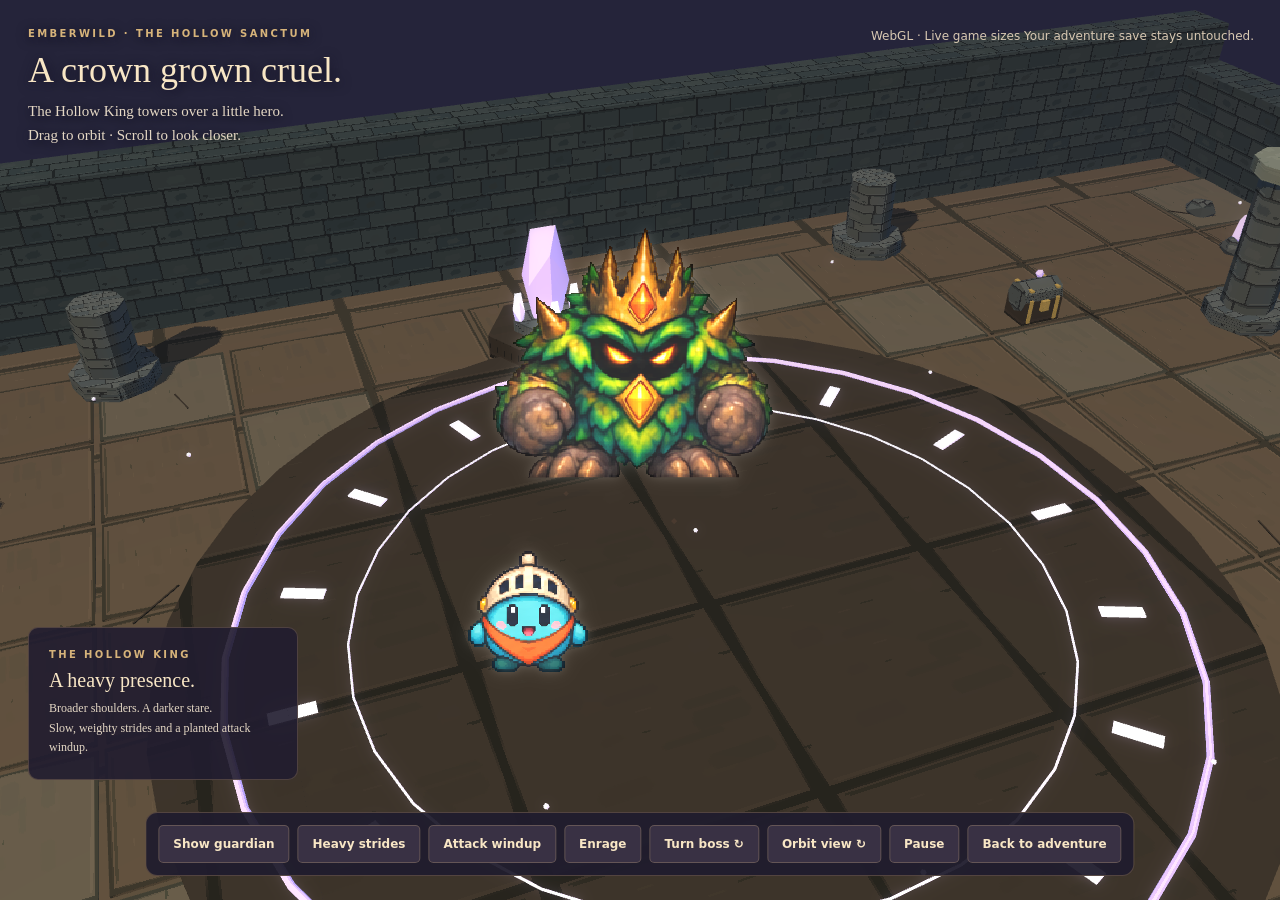
==== boss-studio.html @ 365d56f6 "Package Emberwild for GitHub Pages testing" ====
<!doctype html>
<html lang="en"><meta charset="utf-8"><meta name="viewport" content="width=device-width,initial-scale=1">
<title>Emberwild · The Hollow King</title>
<style>
*{box-sizing:border-box}body{margin:0;background:#25243a;color:#f8e6c5;font:15px Georgia,serif}canvas{display:block;width:100vw;height:100vh;touch-action:none}header{position:absolute;left:28px;top:24px;pointer-events:none;text-shadow:0 2px 12px #151326}small{font:700 10px system-ui;letter-spacing:.24em;color:#d6b37a}h1{font-weight:normal;font-size:36px;margin:8px 0}p{margin:5px 0;line-height:1.6;color:#e4d7c4}.status{position:absolute;right:26px;top:26px;text-align:right;font:12px system-ui;line-height:1.7;color:#d8c8b2}.caption{position:absolute;left:28px;bottom:120px;max-width:270px;background:#211d30e8;border:1px solid #a4866555;padding:17px 20px;border-radius:10px}.caption strong{font-size:20px;font-weight:normal;display:block;margin:7px 0}.caption p{font-size:12px}nav{position:absolute;bottom:24px;left:50%;transform:translateX(-50%);display:flex;gap:8px;padding:12px;justify-content:center;flex-wrap:wrap;width:max-content;max-width:95vw;background:#201d2ef2;border:1px solid #b7946655;border-radius:12px}button,a{font:600 12px system-ui;padding:11px 14px;border-radius:5px;border:1px solid #a58c7266;color:#f8e6c5;background:#393144;text-decoration:none;cursor:pointer}button:hover,a:hover{background:#514053}button[aria-pressed=true]{color:#2d2333;background:#e9bd76}button:focus-visible,a:focus-visible{outline:3px solid #efcc89;outline-offset:2px}@media(max-width:700px){header{left:16px;top:16px}h1{font-size:27px}header p{font-size:12px;max-width:250px}.status{top:125px;right:16px;max-width:160px}.caption{left:16px;bottom:180px;max-width:215px;padding:11px 15px}nav{bottom:12px;width:95vw}button,a{font-size:11px;padding:9px}}
</style>
<canvas id="stage" aria-label="Rotatable boss scale and animation preview"></canvas>
<header><small>EMBERWILD · THE HOLLOW SANCTUM</small><h1>A crown grown cruel.</h1><p>The Hollow King towers over a little hero.<br>Drag to orbit · Scroll to look closer.</p></header>
<div class="status" id="status" role="status">Opening the sanctum…</div>
<aside class="caption"><small id="state">THE HOLLOW KING</small><strong id="pose">A heavy presence.</strong><p>Broader shoulders. A darker stare.<br>Slow, weighty strides and a planted attack windup.</p></aside>
<nav aria-label="Boss preview controls"><button id="kind">Show guardian</button><button id="stride" aria-pressed="false">Heavy strides</button><button id="charge">Attack windup</button><button id="rage" aria-pressed="false">Enrage</button><button id="turn">Turn boss ↻</button><button id="orbit">Orbit view ↻</button><button id="pause" aria-pressed="false">Pause</button><a href="./">Back to adventure</a></nav>
<script src="./babylon.js"></script><script type="module">
import {enableRightDragOrbit} from './camera-controls.js';
import {createRenderer} from './renderer.js';
import {createSpriteLibrary} from './sprites.js';
import {createWorld} from './world.js';
import {createWorldLighting,setWorldLighting} from './lighting.js';
import {applyCelShading} from './cel.js';
import {enemyProfile} from './enemy-profile.js';
import {createBossPresence} from './boss-presence.js';
const B=BABYLON,V=B.Vector3,$=s=>document.querySelector(s),canvas=$('#stage');
let engine,scene,camera,world,sprites,hero,enemy,shadow,sun,time=0,paused=false,moving=false,enraged=false,windup=0,direction=0,kind='boss';
const facing=new V(0,0,-1),heroFacing=new V(0,0,-1);
function footShadow(parent,radius){
 const mesh=B.MeshBuilder.CreateDisc('actor foot shadow',{radius,tessellation:32,sideOrientation:B.Mesh.DOUBLESIDE},scene);
 const material=new B.StandardMaterial('grounding ink',scene);material.disableLighting=true;material.emissiveColor=B.Color3.FromHexString('#151329');material.alpha=.4;material.backFaceCulling=false;
 mesh.parent=parent;mesh.rotation.x=Math.PI/2;mesh.position.y=.025;mesh.material=material;mesh.isPickable=false;mesh.onDisposeObservable.add(()=>material.dispose());return mesh;
}
function showEnemy(){
 enemy?.root.dispose();const profile=enemyProfile(kind),root=new B.TransformNode('boss study actor',scene);root.position.set(0,0,22);
 const mesh=sprites.createCreature(kind,root,profile.spriteHeight),halo=footShadow(root,profile.shadowRadius);
 enemy={root,mesh,halo,presence:createBossPresence(B,scene,root,{kind,radius:profile.shadowRadius})};
 windup=0;$('#kind').textContent=kind==='boss'?'Show guardian':'Show Hollow King';$('#state').textContent=kind==='boss'?'THE HOLLOW KING':'MOSS GUARDIAN';$('#pose').textContent='A heavy presence.';
 camera.target.set(-.3,1.8,20.8);camera.radius=23;camera.beta=.94;
}
try{
 const renderer=await createRenderer(B,canvas,{gpuAvailable:!!navigator.gpu,location});
 if(renderer){
  engine=renderer.engine;engine.setHardwareScalingLevel(Math.max(1,devicePixelRatio/1.4));scene=new B.Scene(engine);scene.fogMode=B.Scene.FOGMODE_EXP2;
  ({sun,shadow}=createWorldLighting(B,scene));setWorldLighting(B,scene,sun,'dungeon');sun.position.set(-36,40,-5.2);
  camera=new B.ArcRotateCamera('sanctum camera',-Math.PI/2-.36,.94,23,new V(-.3,1.8,20.8),scene);camera.minZ=.2;camera.maxZ=180;camera.fov=.72;camera.lowerRadiusLimit=14;camera.upperRadiusLimit=40;camera.lowerBetaLimit=.4;camera.upperBetaLimit=1.15;camera.wheelDeltaPercentage=.02;camera.panningSensibility=0;camera.attachControl(canvas,true);enableRightDragOrbit(camera);camera.inputs.removeByType('ArcRotateCameraKeyboardMoveInput');
  scene.imageProcessingConfiguration.contrast=1.05;scene.imageProcessingConfiguration.exposure=1.03;const glow=new B.GlowLayer('sanctum glow',scene,{blurKernelSize:24});glow.intensity=.25;
  world=createWorld(B,scene,{zone:'dungeon',spriteVillagers:true});for(const mesh of world.shadowCasters)shadow.addShadowCaster(mesh);applyCelShading(B,scene);
  sprites=await createSpriteLibrary(B,scene);const heroRoot=new B.TransformNode('hero comparison',scene);heroRoot.position.set(-3.4,0,18);hero={root:heroRoot,mesh:sprites.createHero('knight',heroRoot,2.35),halo:footShadow(heroRoot,.64)};showEnemy();
  $('#status').textContent=renderer.backend+' · Live game sizes\nYour adventure save stays untouched.';
  $('#kind').onclick=()=>{kind=kind==='boss'?'golem':'boss';showEnemy();};
  $('#stride').onclick=e=>{moving=!moving;e.target.setAttribute('aria-pressed',String(moving));e.target.textContent=moving?'Stop strides':'Heavy strides';};
  $('#charge').onclick=()=>{windup=1.1;$('#pose').textContent='Bracing for the blow…';};
  $('#rage').onclick=e=>{enraged=!enraged;e.target.setAttribute('aria-pressed',String(enraged));e.target.textContent=enraged?'Enraged':'Enrage';};
  $('#turn').onclick=()=>{direction=(direction+1)%8;facing.set(Math.sin(direction*Math.PI/4),0,-Math.cos(direction*Math.PI/4));};
  $('#orbit').onclick=()=>camera.alpha+=Math.PI/4;
  $('#pause').onclick=e=>{paused=!paused;e.target.setAttribute('aria-pressed',String(paused));e.target.textContent=paused?'Resume':'Pause';};
  engine.runRenderLoop(()=>{
   const dt=Math.min(.04,engine.getDeltaTime()/1000);
   if(!paused){
    time+=dt;world.update(dt,time);windup=Math.max(0,windup-dt);
    const motion=sprites.animate(enemy.mesh,dt,{moving,windup});enemy.halo.scaling.setAll(1-motion.hop*.4);enemy.presence.update(dt,{windup,enraged});
    const h=sprites.animate(hero.mesh,dt,{moving:false});hero.mesh.position.y=2.35*.45+h.hop;hero.mesh.scaling.set(h.sx,h.sy,1);
    if(!windup)$('#pose').textContent=motion.landed?'A weighty landing.':enraged?'An ancient fury awakens.':moving?'Every step has weight.':'A heavy presence.';
   }
   sprites.face(enemy.mesh,facing,camera.alpha);sprites.face(hero.mesh,heroFacing,camera.alpha);scene.render();
  });
 }
}catch(error){console.error(error);$('#status').textContent='The sanctum could not open: '+error.message;}
window.addEventListener('resize',()=>engine?.resize());window.addEventListener('beforeunload',()=>{enemy?.root.dispose();hero?.root.dispose();sprites?.dispose();world?.dispose();scene?.dispose();engine?.dispose();});
</script></html>
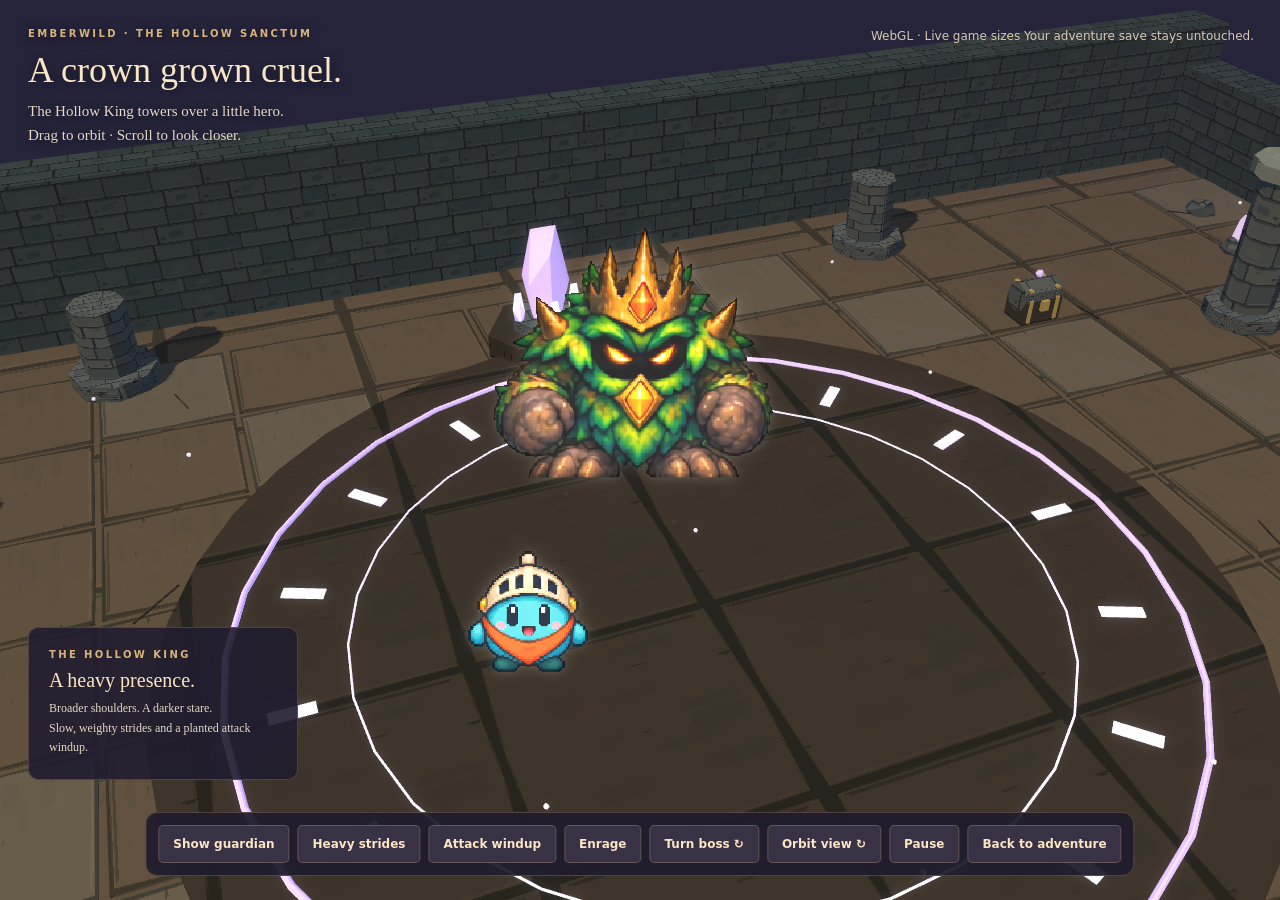
==== commit a877941d: "Publish latest Emberwild build with title scene and town guards" ====
--- a/boss-studio.html
+++ b/boss-studio.html
@@ -1,66 +1,66 @@
-<!doctype html>
-<html lang="en"><meta charset="utf-8"><meta name="viewport" content="width=device-width,initial-scale=1">
-<title>Emberwild · The Hollow King</title>
-<style>
-*{box-sizing:border-box}body{margin:0;background:#25243a;color:#f8e6c5;font:15px Georgia,serif}canvas{display:block;width:100vw;height:100vh;touch-action:none}header{position:absolute;left:28px;top:24px;pointer-events:none;text-shadow:0 2px 12px #151326}small{font:700 10px system-ui;letter-spacing:.24em;color:#d6b37a}h1{font-weight:normal;font-size:36px;margin:8px 0}p{margin:5px 0;line-height:1.6;color:#e4d7c4}.status{position:absolute;right:26px;top:26px;text-align:right;font:12px system-ui;line-height:1.7;color:#d8c8b2}.caption{position:absolute;left:28px;bottom:120px;max-width:270px;background:#211d30e8;border:1px solid #a4866555;padding:17px 20px;border-radius:10px}.caption strong{font-size:20px;font-weight:normal;display:block;margin:7px 0}.caption p{font-size:12px}nav{position:absolute;bottom:24px;left:50%;transform:translateX(-50%);display:flex;gap:8px;padding:12px;justify-content:center;flex-wrap:wrap;width:max-content;max-width:95vw;background:#201d2ef2;border:1px solid #b7946655;border-radius:12px}button,a{font:600 12px system-ui;padding:11px 14px;border-radius:5px;border:1px solid #a58c7266;color:#f8e6c5;background:#393144;text-decoration:none;cursor:pointer}button:hover,a:hover{background:#514053}button[aria-pressed=true]{color:#2d2333;background:#e9bd76}button:focus-visible,a:focus-visible{outline:3px solid #efcc89;outline-offset:2px}@media(max-width:700px){header{left:16px;top:16px}h1{font-size:27px}header p{font-size:12px;max-width:250px}.status{top:125px;right:16px;max-width:160px}.caption{left:16px;bottom:180px;max-width:215px;padding:11px 15px}nav{bottom:12px;width:95vw}button,a{font-size:11px;padding:9px}}
-</style>
-<canvas id="stage" aria-label="Rotatable boss scale and animation preview"></canvas>
-<header><small>EMBERWILD · THE HOLLOW SANCTUM</small><h1>A crown grown cruel.</h1><p>The Hollow King towers over a little hero.<br>Drag to orbit · Scroll to look closer.</p></header>
-<div class="status" id="status" role="status">Opening the sanctum…</div>
-<aside class="caption"><small id="state">THE HOLLOW KING</small><strong id="pose">A heavy presence.</strong><p>Broader shoulders. A darker stare.<br>Slow, weighty strides and a planted attack windup.</p></aside>
-<nav aria-label="Boss preview controls"><button id="kind">Show guardian</button><button id="stride" aria-pressed="false">Heavy strides</button><button id="charge">Attack windup</button><button id="rage" aria-pressed="false">Enrage</button><button id="turn">Turn boss ↻</button><button id="orbit">Orbit view ↻</button><button id="pause" aria-pressed="false">Pause</button><a href="./">Back to adventure</a></nav>
-<script src="./babylon.js"></script><script type="module">
-import {enableRightDragOrbit} from './camera-controls.js';
-import {createRenderer} from './renderer.js';
-import {createSpriteLibrary} from './sprites.js';
-import {createWorld} from './world.js';
-import {createWorldLighting,setWorldLighting} from './lighting.js';
-import {applyCelShading} from './cel.js';
-import {enemyProfile} from './enemy-profile.js';
-import {createBossPresence} from './boss-presence.js';
-const B=BABYLON,V=B.Vector3,$=s=>document.querySelector(s),canvas=$('#stage');
-let engine,scene,camera,world,sprites,hero,enemy,shadow,sun,time=0,paused=false,moving=false,enraged=false,windup=0,direction=0,kind='boss';
-const facing=new V(0,0,-1),heroFacing=new V(0,0,-1);
-function footShadow(parent,radius){
- const mesh=B.MeshBuilder.CreateDisc('actor foot shadow',{radius,tessellation:32,sideOrientation:B.Mesh.DOUBLESIDE},scene);
- const material=new B.StandardMaterial('grounding ink',scene);material.disableLighting=true;material.emissiveColor=B.Color3.FromHexString('#151329');material.alpha=.4;material.backFaceCulling=false;
- mesh.parent=parent;mesh.rotation.x=Math.PI/2;mesh.position.y=.025;mesh.material=material;mesh.isPickable=false;mesh.onDisposeObservable.add(()=>material.dispose());return mesh;
-}
-function showEnemy(){
- enemy?.root.dispose();const profile=enemyProfile(kind),root=new B.TransformNode('boss study actor',scene);root.position.set(0,0,22);
- const mesh=sprites.createCreature(kind,root,profile.spriteHeight),halo=footShadow(root,profile.shadowRadius);
- enemy={root,mesh,halo,presence:createBossPresence(B,scene,root,{kind,radius:profile.shadowRadius})};
- windup=0;$('#kind').textContent=kind==='boss'?'Show guardian':'Show Hollow King';$('#state').textContent=kind==='boss'?'THE HOLLOW KING':'MOSS GUARDIAN';$('#pose').textContent='A heavy presence.';
- camera.target.set(-.3,1.8,20.8);camera.radius=23;camera.beta=.94;
-}
-try{
- const renderer=await createRenderer(B,canvas,{gpuAvailable:!!navigator.gpu,location});
- if(renderer){
-  engine=renderer.engine;engine.setHardwareScalingLevel(Math.max(1,devicePixelRatio/1.4));scene=new B.Scene(engine);scene.fogMode=B.Scene.FOGMODE_EXP2;
-  ({sun,shadow}=createWorldLighting(B,scene));setWorldLighting(B,scene,sun,'dungeon');sun.position.set(-36,40,-5.2);
-  camera=new B.ArcRotateCamera('sanctum camera',-Math.PI/2-.36,.94,23,new V(-.3,1.8,20.8),scene);camera.minZ=.2;camera.maxZ=180;camera.fov=.72;camera.lowerRadiusLimit=14;camera.upperRadiusLimit=40;camera.lowerBetaLimit=.4;camera.upperBetaLimit=1.15;camera.wheelDeltaPercentage=.02;camera.panningSensibility=0;camera.attachControl(canvas,true);enableRightDragOrbit(camera);camera.inputs.removeByType('ArcRotateCameraKeyboardMoveInput');
-  scene.imageProcessingConfiguration.contrast=1.05;scene.imageProcessingConfiguration.exposure=1.03;const glow=new B.GlowLayer('sanctum glow',scene,{blurKernelSize:24});glow.intensity=.25;
-  world=createWorld(B,scene,{zone:'dungeon',spriteVillagers:true});for(const mesh of world.shadowCasters)shadow.addShadowCaster(mesh);applyCelShading(B,scene);
-  sprites=await createSpriteLibrary(B,scene);const heroRoot=new B.TransformNode('hero comparison',scene);heroRoot.position.set(-3.4,0,18);hero={root:heroRoot,mesh:sprites.createHero('knight',heroRoot,2.35),halo:footShadow(heroRoot,.64)};showEnemy();
-  $('#status').textContent=renderer.backend+' · Live game sizes\nYour adventure save stays untouched.';
-  $('#kind').onclick=()=>{kind=kind==='boss'?'golem':'boss';showEnemy();};
-  $('#stride').onclick=e=>{moving=!moving;e.target.setAttribute('aria-pressed',String(moving));e.target.textContent=moving?'Stop strides':'Heavy strides';};
-  $('#charge').onclick=()=>{windup=1.1;$('#pose').textContent='Bracing for the blow…';};
-  $('#rage').onclick=e=>{enraged=!enraged;e.target.setAttribute('aria-pressed',String(enraged));e.target.textContent=enraged?'Enraged':'Enrage';};
-  $('#turn').onclick=()=>{direction=(direction+1)%8;facing.set(Math.sin(direction*Math.PI/4),0,-Math.cos(direction*Math.PI/4));};
-  $('#orbit').onclick=()=>camera.alpha+=Math.PI/4;
-  $('#pause').onclick=e=>{paused=!paused;e.target.setAttribute('aria-pressed',String(paused));e.target.textContent=paused?'Resume':'Pause';};
-  engine.runRenderLoop(()=>{
-   const dt=Math.min(.04,engine.getDeltaTime()/1000);
-   if(!paused){
-    time+=dt;world.update(dt,time);windup=Math.max(0,windup-dt);
-    const motion=sprites.animate(enemy.mesh,dt,{moving,windup});enemy.halo.scaling.setAll(1-motion.hop*.4);enemy.presence.update(dt,{windup,enraged});
-    const h=sprites.animate(hero.mesh,dt,{moving:false});hero.mesh.position.y=2.35*.45+h.hop;hero.mesh.scaling.set(h.sx,h.sy,1);
-    if(!windup)$('#pose').textContent=motion.landed?'A weighty landing.':enraged?'An ancient fury awakens.':moving?'Every step has weight.':'A heavy presence.';
-   }
-   sprites.face(enemy.mesh,facing,camera.alpha);sprites.face(hero.mesh,heroFacing,camera.alpha);scene.render();
-  });
- }
-}catch(error){console.error(error);$('#status').textContent='The sanctum could not open: '+error.message;}
-window.addEventListener('resize',()=>engine?.resize());window.addEventListener('beforeunload',()=>{enemy?.root.dispose();hero?.root.dispose();sprites?.dispose();world?.dispose();scene?.dispose();engine?.dispose();});
-</script></html>
+<!doctype html>
+<html lang="en"><meta charset="utf-8"><meta name="viewport" content="width=device-width,initial-scale=1">
+<title>Emberwild · The Hollow King</title>
+<style>
+*{box-sizing:border-box}body{margin:0;background:#25243a;color:#f8e6c5;font:15px Georgia,serif}canvas{display:block;width:100vw;height:100vh;touch-action:none}header{position:absolute;left:28px;top:24px;pointer-events:none;text-shadow:0 2px 12px #151326}small{font:700 10px system-ui;letter-spacing:.24em;color:#d6b37a}h1{font-weight:normal;font-size:36px;margin:8px 0}p{margin:5px 0;line-height:1.6;color:#e4d7c4}.status{position:absolute;right:26px;top:26px;text-align:right;font:12px system-ui;line-height:1.7;color:#d8c8b2}.caption{position:absolute;left:28px;bottom:120px;max-width:270px;background:#211d30e8;border:1px solid #a4866555;padding:17px 20px;border-radius:10px}.caption strong{font-size:20px;font-weight:normal;display:block;margin:7px 0}.caption p{font-size:12px}nav{position:absolute;bottom:24px;left:50%;transform:translateX(-50%);display:flex;gap:8px;padding:12px;justify-content:center;flex-wrap:wrap;width:max-content;max-width:95vw;background:#201d2ef2;border:1px solid #b7946655;border-radius:12px}button,a{font:600 12px system-ui;padding:11px 14px;border-radius:5px;border:1px solid #a58c7266;color:#f8e6c5;background:#393144;text-decoration:none;cursor:pointer}button:hover,a:hover{background:#514053}button[aria-pressed=true]{color:#2d2333;background:#e9bd76}button:focus-visible,a:focus-visible{outline:3px solid #efcc89;outline-offset:2px}@media(max-width:700px){header{left:16px;top:16px}h1{font-size:27px}header p{font-size:12px;max-width:250px}.status{top:125px;right:16px;max-width:160px}.caption{left:16px;bottom:180px;max-width:215px;padding:11px 15px}nav{bottom:12px;width:95vw}button,a{font-size:11px;padding:9px}}
+</style>
+<canvas id="stage" aria-label="Rotatable boss scale and animation preview"></canvas>
+<header><small>EMBERWILD · THE HOLLOW SANCTUM</small><h1>A crown grown cruel.</h1><p>The Hollow King towers over a little hero.<br>Drag to orbit · Scroll to look closer.</p></header>
+<div class="status" id="status" role="status">Opening the sanctum…</div>
+<aside class="caption"><small id="state">THE HOLLOW KING</small><strong id="pose">A heavy presence.</strong><p>Broader shoulders. A darker stare.<br>Slow, weighty strides and a planted attack windup.</p></aside>
+<nav aria-label="Boss preview controls"><button id="kind">Show guardian</button><button id="stride" aria-pressed="false">Heavy strides</button><button id="charge">Attack windup</button><button id="rage" aria-pressed="false">Enrage</button><button id="turn">Turn boss ↻</button><button id="orbit">Orbit view ↻</button><button id="pause" aria-pressed="false">Pause</button><a href="./">Back to adventure</a></nav>
+<script src="./babylon.js"></script><script type="module">
+import {enableRightDragOrbit} from './camera-controls.js';
+import {createRenderer} from './renderer.js';
+import {createSpriteLibrary} from './sprites.js';
+import {createWorld} from './world.js';
+import {createWorldLighting,setWorldLighting} from './lighting.js';
+import {applyCelShading} from './cel.js';
+import {enemyProfile} from './enemy-profile.js';
+import {createBossPresence} from './boss-presence.js';
+const B=BABYLON,V=B.Vector3,$=s=>document.querySelector(s),canvas=$('#stage');
+let engine,scene,camera,world,sprites,hero,enemy,shadow,sun,time=0,paused=false,moving=false,enraged=false,windup=0,direction=0,kind='boss';
+const facing=new V(0,0,-1),heroFacing=new V(0,0,-1);
+function footShadow(parent,radius){
+ const mesh=B.MeshBuilder.CreateDisc('actor foot shadow',{radius,tessellation:32,sideOrientation:B.Mesh.DOUBLESIDE},scene);
+ const material=new B.StandardMaterial('grounding ink',scene);material.disableLighting=true;material.emissiveColor=B.Color3.FromHexString('#151329');material.alpha=.4;material.backFaceCulling=false;
+ mesh.parent=parent;mesh.rotation.x=Math.PI/2;mesh.position.y=.025;mesh.material=material;mesh.isPickable=false;mesh.onDisposeObservable.add(()=>material.dispose());return mesh;
+}
+function showEnemy(){
+ enemy?.root.dispose();const profile=enemyProfile(kind),root=new B.TransformNode('boss study actor',scene);root.position.set(0,0,22);
+ const mesh=sprites.createCreature(kind,root,profile.spriteHeight),halo=footShadow(root,profile.shadowRadius);
+ enemy={root,mesh,halo,presence:createBossPresence(B,scene,root,{kind,radius:profile.shadowRadius})};
+ windup=0;$('#kind').textContent=kind==='boss'?'Show guardian':'Show Hollow King';$('#state').textContent=kind==='boss'?'THE HOLLOW KING':'MOSS GUARDIAN';$('#pose').textContent='A heavy presence.';
+ camera.target.set(-.3,1.8,20.8);camera.radius=23;camera.beta=.94;
+}
+try{
+ const renderer=await createRenderer(B,canvas,{gpuAvailable:!!navigator.gpu,location});
+ if(renderer){
+  engine=renderer.engine;engine.setHardwareScalingLevel(Math.max(1,devicePixelRatio/1.4));scene=new B.Scene(engine);scene.fogMode=B.Scene.FOGMODE_EXP2;
+  ({sun,shadow}=createWorldLighting(B,scene));setWorldLighting(B,scene,sun,'dungeon');sun.position.set(-36,40,-5.2);
+  camera=new B.ArcRotateCamera('sanctum camera',-Math.PI/2-.36,.94,23,new V(-.3,1.8,20.8),scene);camera.minZ=.2;camera.maxZ=180;camera.fov=.72;camera.lowerRadiusLimit=14;camera.upperRadiusLimit=40;camera.lowerBetaLimit=.4;camera.upperBetaLimit=1.15;camera.wheelDeltaPercentage=.02;camera.panningSensibility=0;camera.attachControl(canvas,true);enableRightDragOrbit(camera);camera.inputs.removeByType('ArcRotateCameraKeyboardMoveInput');
+  scene.imageProcessingConfiguration.contrast=1.05;scene.imageProcessingConfiguration.exposure=1.03;const glow=new B.GlowLayer('sanctum glow',scene,{blurKernelSize:24});glow.intensity=.25;
+  world=createWorld(B,scene,{zone:'dungeon',spriteVillagers:true});for(const mesh of world.shadowCasters)shadow.addShadowCaster(mesh);applyCelShading(B,scene);
+  sprites=await createSpriteLibrary(B,scene);const heroRoot=new B.TransformNode('hero comparison',scene);heroRoot.position.set(-3.4,0,18);hero={root:heroRoot,mesh:sprites.createHero('knight',heroRoot,2.35),halo:footShadow(heroRoot,.64)};showEnemy();
+  $('#status').textContent=renderer.backend+' · Live game sizes\nYour adventure save stays untouched.';
+  $('#kind').onclick=()=>{kind=kind==='boss'?'golem':'boss';showEnemy();};
+  $('#stride').onclick=e=>{moving=!moving;e.target.setAttribute('aria-pressed',String(moving));e.target.textContent=moving?'Stop strides':'Heavy strides';};
+  $('#charge').onclick=()=>{windup=1.1;$('#pose').textContent='Bracing for the blow…';};
+  $('#rage').onclick=e=>{enraged=!enraged;e.target.setAttribute('aria-pressed',String(enraged));e.target.textContent=enraged?'Enraged':'Enrage';};
+  $('#turn').onclick=()=>{direction=(direction+1)%8;facing.set(Math.sin(direction*Math.PI/4),0,-Math.cos(direction*Math.PI/4));};
+  $('#orbit').onclick=()=>camera.alpha+=Math.PI/4;
+  $('#pause').onclick=e=>{paused=!paused;e.target.setAttribute('aria-pressed',String(paused));e.target.textContent=paused?'Resume':'Pause';};
+  engine.runRenderLoop(()=>{
+   const dt=Math.min(.04,engine.getDeltaTime()/1000);
+   if(!paused){
+    time+=dt;world.update(dt,time);windup=Math.max(0,windup-dt);
+    const motion=sprites.animate(enemy.mesh,dt,{moving,windup});enemy.halo.scaling.setAll(1-motion.hop*.4);enemy.presence.update(dt,{windup,enraged});
+    const h=sprites.animate(hero.mesh,dt,{moving:false});hero.mesh.position.y=2.35*.45+h.hop;hero.mesh.scaling.set(h.sx,h.sy,1);
+    if(!windup)$('#pose').textContent=motion.landed?'A weighty landing.':enraged?'An ancient fury awakens.':moving?'Every step has weight.':'A heavy presence.';
+   }
+   sprites.face(enemy.mesh,facing,camera.alpha);sprites.face(hero.mesh,heroFacing,camera.alpha);scene.render();
+  });
+ }
+}catch(error){console.error(error);$('#status').textContent='The sanctum could not open: '+error.message;}
+window.addEventListener('resize',()=>engine?.resize());window.addEventListener('beforeunload',()=>{enemy?.root.dispose();hero?.root.dispose();sprites?.dispose();world?.dispose();scene?.dispose();engine?.dispose();});
+</script></html>
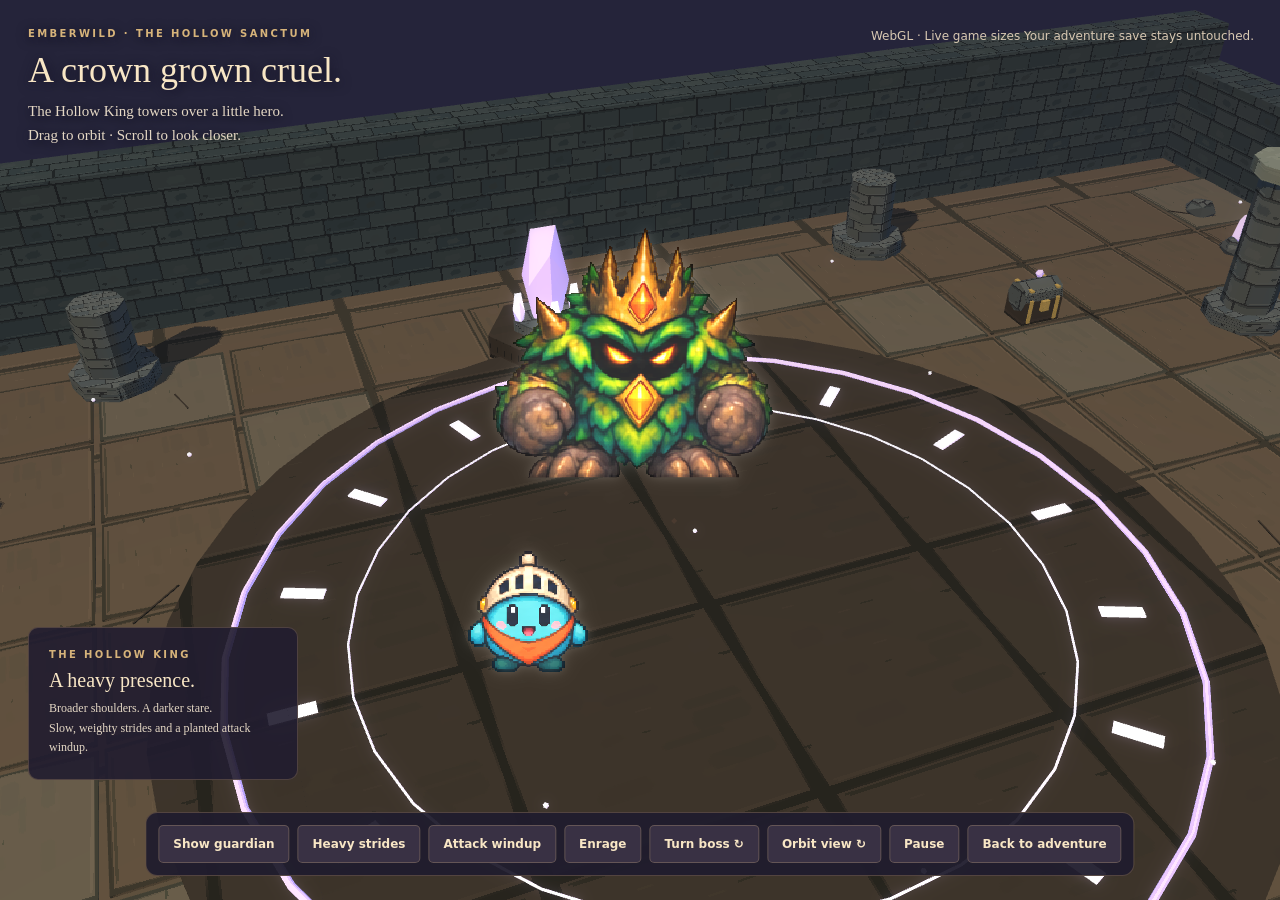
==== commit c9b73749: "Version application assets to prevent mixed cached releases" ====
--- a/boss-studio.html
+++ b/boss-studio.html
@@ -9,15 +9,15 @@
 <div class="status" id="status" role="status">Opening the sanctum…</div>
 <aside class="caption"><small id="state">THE HOLLOW KING</small><strong id="pose">A heavy presence.</strong><p>Broader shoulders. A darker stare.<br>Slow, weighty strides and a planted attack windup.</p></aside>
 <nav aria-label="Boss preview controls"><button id="kind">Show guardian</button><button id="stride" aria-pressed="false">Heavy strides</button><button id="charge">Attack windup</button><button id="rage" aria-pressed="false">Enrage</button><button id="turn">Turn boss ↻</button><button id="orbit">Orbit view ↻</button><button id="pause" aria-pressed="false">Pause</button><a href="./">Back to adventure</a></nav>
-<script src="./babylon.js"></script><script type="module">
-import {enableRightDragOrbit} from './camera-controls.js';
-import {createRenderer} from './renderer.js';
-import {createSpriteLibrary} from './sprites.js';
-import {createWorld} from './world.js';
-import {createWorldLighting,setWorldLighting} from './lighting.js';
-import {applyCelShading} from './cel.js';
-import {enemyProfile} from './enemy-profile.js';
-import {createBossPresence} from './boss-presence.js';
+<script src="./babylon.js?v=e2609980"></script><script type="module">
+import {enableRightDragOrbit} from './camera-controls.js?v=e2609980';
+import {createRenderer} from './renderer.js?v=e2609980';
+import {createSpriteLibrary} from './sprites.js?v=e2609980';
+import {createWorld} from './world.js?v=e2609980';
+import {createWorldLighting,setWorldLighting} from './lighting.js?v=e2609980';
+import {applyCelShading} from './cel.js?v=e2609980';
+import {enemyProfile} from './enemy-profile.js?v=e2609980';
+import {createBossPresence} from './boss-presence.js?v=e2609980';
 const B=BABYLON,V=B.Vector3,$=s=>document.querySelector(s),canvas=$('#stage');
 let engine,scene,camera,world,sprites,hero,enemy,shadow,sun,time=0,paused=false,moving=false,enraged=false,windup=0,direction=0,kind='boss';
 const facing=new V(0,0,-1),heroFacing=new V(0,0,-1);
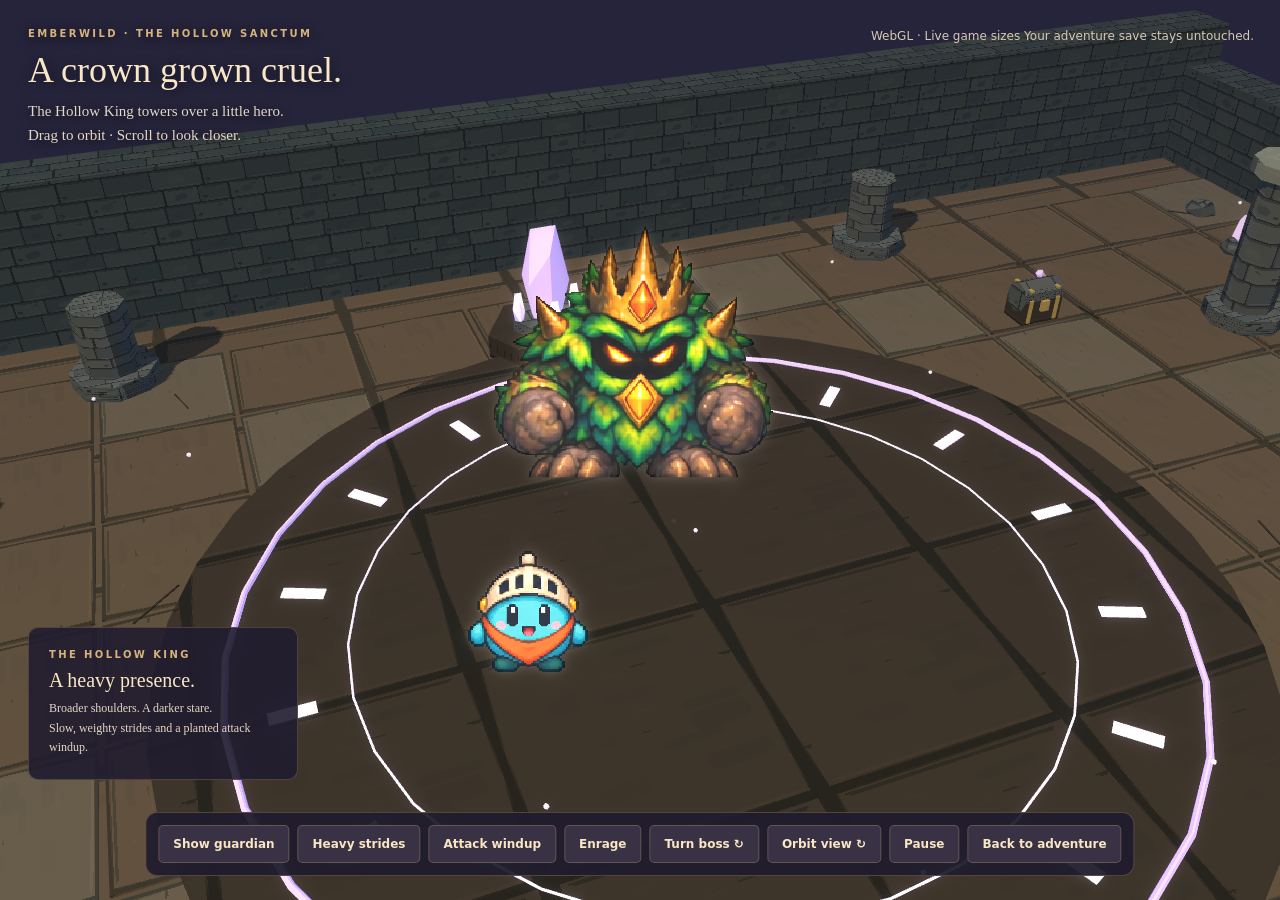
==== commit d46ed3b8: "Publish approved music, town-watch uniforms and pixel skill bar" ====
--- a/boss-studio.html
+++ b/boss-studio.html
@@ -9,15 +9,15 @@
 <div class="status" id="status" role="status">Opening the sanctum…</div>
 <aside class="caption"><small id="state">THE HOLLOW KING</small><strong id="pose">A heavy presence.</strong><p>Broader shoulders. A darker stare.<br>Slow, weighty strides and a planted attack windup.</p></aside>
 <nav aria-label="Boss preview controls"><button id="kind">Show guardian</button><button id="stride" aria-pressed="false">Heavy strides</button><button id="charge">Attack windup</button><button id="rage" aria-pressed="false">Enrage</button><button id="turn">Turn boss ↻</button><button id="orbit">Orbit view ↻</button><button id="pause" aria-pressed="false">Pause</button><a href="./">Back to adventure</a></nav>
-<script src="./babylon.js?v=e2609980"></script><script type="module">
-import {enableRightDragOrbit} from './camera-controls.js?v=e2609980';
-import {createRenderer} from './renderer.js?v=e2609980';
-import {createSpriteLibrary} from './sprites.js?v=e2609980';
-import {createWorld} from './world.js?v=e2609980';
-import {createWorldLighting,setWorldLighting} from './lighting.js?v=e2609980';
-import {applyCelShading} from './cel.js?v=e2609980';
-import {enemyProfile} from './enemy-profile.js?v=e2609980';
-import {createBossPresence} from './boss-presence.js?v=e2609980';
+<script src="./babylon.js?v=17317200"></script><script type="module">
+import {enableRightDragOrbit} from './camera-controls.js?v=17317200';
+import {createRenderer} from './renderer.js?v=17317200';
+import {createSpriteLibrary} from './sprites.js?v=17317200';
+import {createWorld} from './world.js?v=17317200';
+import {createWorldLighting,setWorldLighting} from './lighting.js?v=17317200';
+import {applyCelShading} from './cel.js?v=17317200';
+import {enemyProfile} from './enemy-profile.js?v=17317200';
+import {createBossPresence} from './boss-presence.js?v=17317200';
 const B=BABYLON,V=B.Vector3,$=s=>document.querySelector(s),canvas=$('#stage');
 let engine,scene,camera,world,sprites,hero,enemy,shadow,sun,time=0,paused=false,moving=false,enraged=false,windup=0,direction=0,kind='boss';
 const facing=new V(0,0,-1),heroFacing=new V(0,0,-1);
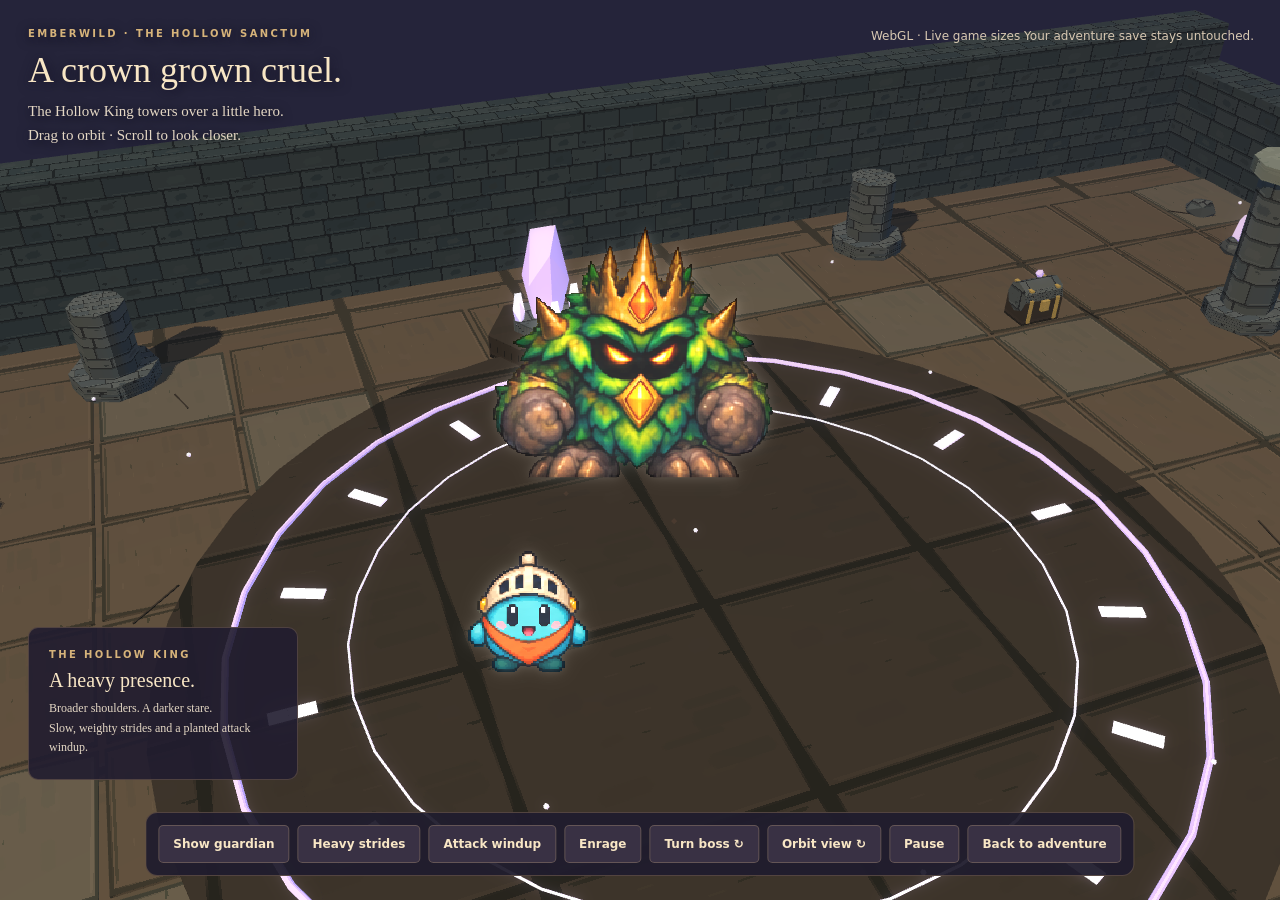
==== commit 2ec6da0e: "Enable music by default on first interaction and preserve mute preferences" ====
--- a/boss-studio.html
+++ b/boss-studio.html
@@ -9,15 +9,15 @@
 <div class="status" id="status" role="status">Opening the sanctum…</div>
 <aside class="caption"><small id="state">THE HOLLOW KING</small><strong id="pose">A heavy presence.</strong><p>Broader shoulders. A darker stare.<br>Slow, weighty strides and a planted attack windup.</p></aside>
 <nav aria-label="Boss preview controls"><button id="kind">Show guardian</button><button id="stride" aria-pressed="false">Heavy strides</button><button id="charge">Attack windup</button><button id="rage" aria-pressed="false">Enrage</button><button id="turn">Turn boss ↻</button><button id="orbit">Orbit view ↻</button><button id="pause" aria-pressed="false">Pause</button><a href="./">Back to adventure</a></nav>
-<script src="./babylon.js?v=17317200"></script><script type="module">
-import {enableRightDragOrbit} from './camera-controls.js?v=17317200';
-import {createRenderer} from './renderer.js?v=17317200';
-import {createSpriteLibrary} from './sprites.js?v=17317200';
-import {createWorld} from './world.js?v=17317200';
-import {createWorldLighting,setWorldLighting} from './lighting.js?v=17317200';
-import {applyCelShading} from './cel.js?v=17317200';
-import {enemyProfile} from './enemy-profile.js?v=17317200';
-import {createBossPresence} from './boss-presence.js?v=17317200';
+<script src="./babylon.js?v=54d49b7f"></script><script type="module">
+import {enableRightDragOrbit} from './camera-controls.js?v=54d49b7f';
+import {createRenderer} from './renderer.js?v=54d49b7f';
+import {createSpriteLibrary} from './sprites.js?v=54d49b7f';
+import {createWorld} from './world.js?v=54d49b7f';
+import {createWorldLighting,setWorldLighting} from './lighting.js?v=54d49b7f';
+import {applyCelShading} from './cel.js?v=54d49b7f';
+import {enemyProfile} from './enemy-profile.js?v=54d49b7f';
+import {createBossPresence} from './boss-presence.js?v=54d49b7f';
 const B=BABYLON,V=B.Vector3,$=s=>document.querySelector(s),canvas=$('#stage');
 let engine,scene,camera,world,sprites,hero,enemy,shadow,sun,time=0,paused=false,moving=false,enraged=false,windup=0,direction=0,kind='boss';
 const facing=new V(0,0,-1),heroFacing=new V(0,0,-1);
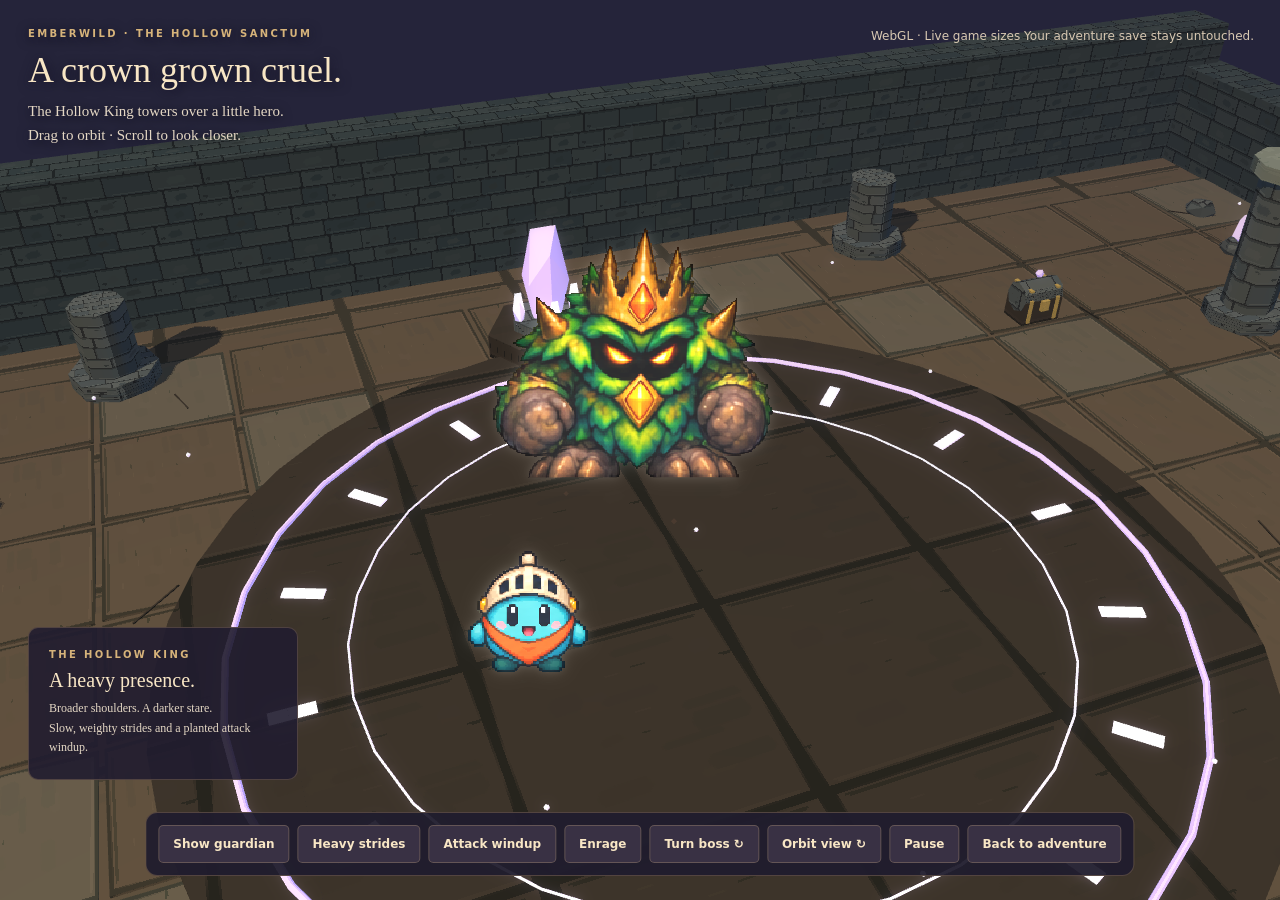
==== commit dd058e9e: "Connect the fishing dock to shore and crossfade music transitions" ====
--- a/boss-studio.html
+++ b/boss-studio.html
@@ -9,15 +9,15 @@
 <div class="status" id="status" role="status">Opening the sanctum…</div>
 <aside class="caption"><small id="state">THE HOLLOW KING</small><strong id="pose">A heavy presence.</strong><p>Broader shoulders. A darker stare.<br>Slow, weighty strides and a planted attack windup.</p></aside>
 <nav aria-label="Boss preview controls"><button id="kind">Show guardian</button><button id="stride" aria-pressed="false">Heavy strides</button><button id="charge">Attack windup</button><button id="rage" aria-pressed="false">Enrage</button><button id="turn">Turn boss ↻</button><button id="orbit">Orbit view ↻</button><button id="pause" aria-pressed="false">Pause</button><a href="./">Back to adventure</a></nav>
-<script src="./babylon.js?v=54d49b7f"></script><script type="module">
-import {enableRightDragOrbit} from './camera-controls.js?v=54d49b7f';
-import {createRenderer} from './renderer.js?v=54d49b7f';
-import {createSpriteLibrary} from './sprites.js?v=54d49b7f';
-import {createWorld} from './world.js?v=54d49b7f';
-import {createWorldLighting,setWorldLighting} from './lighting.js?v=54d49b7f';
-import {applyCelShading} from './cel.js?v=54d49b7f';
-import {enemyProfile} from './enemy-profile.js?v=54d49b7f';
-import {createBossPresence} from './boss-presence.js?v=54d49b7f';
+<script src="./babylon.js?v=9517e800"></script><script type="module">
+import {enableRightDragOrbit} from './camera-controls.js?v=9517e800';
+import {createRenderer} from './renderer.js?v=9517e800';
+import {createSpriteLibrary} from './sprites.js?v=9517e800';
+import {createWorld} from './world.js?v=9517e800';
+import {createWorldLighting,setWorldLighting} from './lighting.js?v=9517e800';
+import {applyCelShading} from './cel.js?v=9517e800';
+import {enemyProfile} from './enemy-profile.js?v=9517e800';
+import {createBossPresence} from './boss-presence.js?v=9517e800';
 const B=BABYLON,V=B.Vector3,$=s=>document.querySelector(s),canvas=$('#stage');
 let engine,scene,camera,world,sprites,hero,enemy,shadow,sun,time=0,paused=false,moving=false,enraged=false,windup=0,direction=0,kind='boss';
 const facing=new V(0,0,-1),heroFacing=new V(0,0,-1);
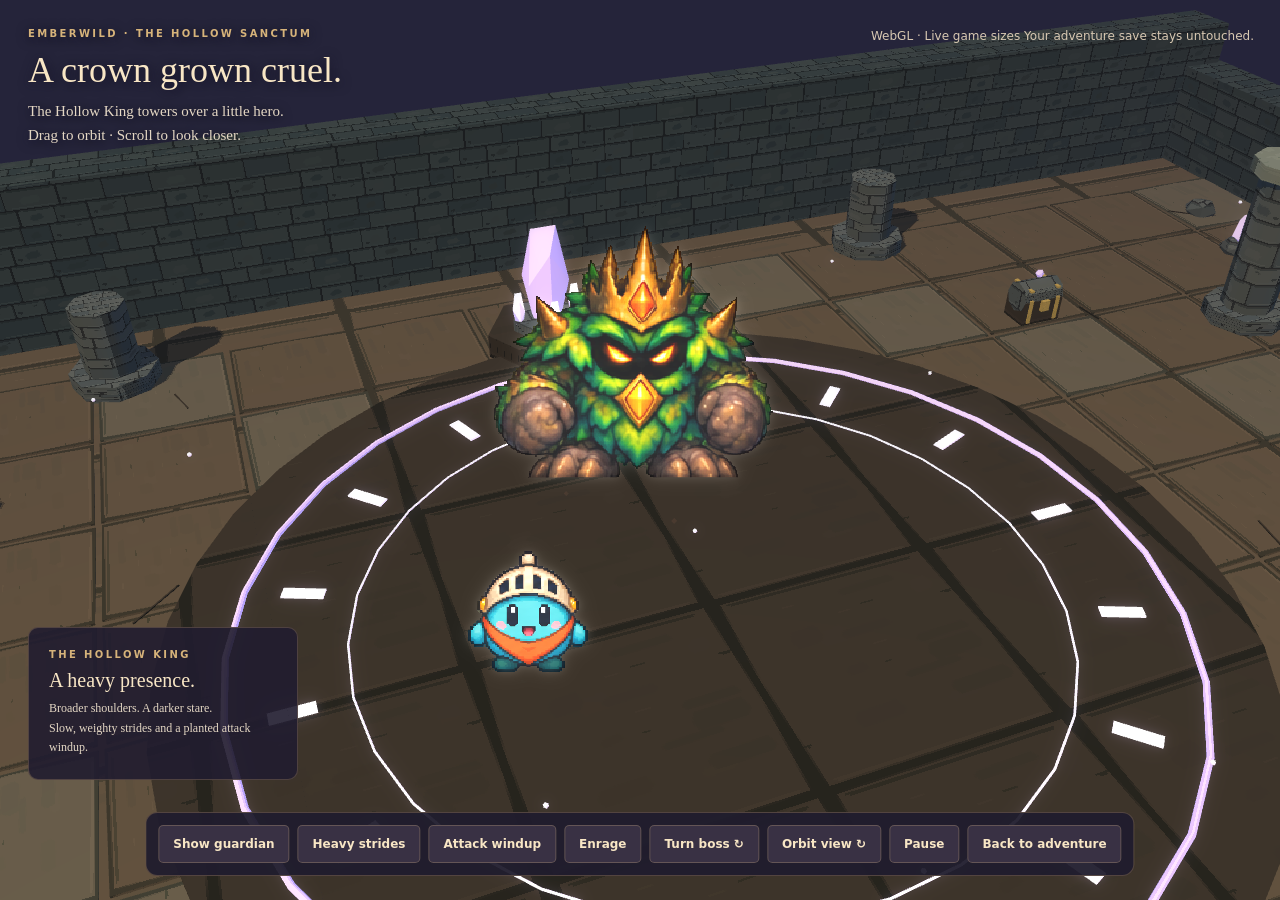
==== commit 3cf33f5b: "Return dungeon exits to the Hollow Gate" ====
--- a/boss-studio.html
+++ b/boss-studio.html
@@ -9,15 +9,15 @@
 <div class="status" id="status" role="status">Opening the sanctum…</div>
 <aside class="caption"><small id="state">THE HOLLOW KING</small><strong id="pose">A heavy presence.</strong><p>Broader shoulders. A darker stare.<br>Slow, weighty strides and a planted attack windup.</p></aside>
 <nav aria-label="Boss preview controls"><button id="kind">Show guardian</button><button id="stride" aria-pressed="false">Heavy strides</button><button id="charge">Attack windup</button><button id="rage" aria-pressed="false">Enrage</button><button id="turn">Turn boss ↻</button><button id="orbit">Orbit view ↻</button><button id="pause" aria-pressed="false">Pause</button><a href="./">Back to adventure</a></nav>
-<script src="./babylon.js?v=9517e800"></script><script type="module">
-import {enableRightDragOrbit} from './camera-controls.js?v=9517e800';
-import {createRenderer} from './renderer.js?v=9517e800';
-import {createSpriteLibrary} from './sprites.js?v=9517e800';
-import {createWorld} from './world.js?v=9517e800';
-import {createWorldLighting,setWorldLighting} from './lighting.js?v=9517e800';
-import {applyCelShading} from './cel.js?v=9517e800';
-import {enemyProfile} from './enemy-profile.js?v=9517e800';
-import {createBossPresence} from './boss-presence.js?v=9517e800';
+<script src="./babylon.js?v=efee0e5a"></script><script type="module">
+import {enableRightDragOrbit} from './camera-controls.js?v=efee0e5a';
+import {createRenderer} from './renderer.js?v=efee0e5a';
+import {createSpriteLibrary} from './sprites.js?v=efee0e5a';
+import {createWorld} from './world.js?v=efee0e5a';
+import {createWorldLighting,setWorldLighting} from './lighting.js?v=efee0e5a';
+import {applyCelShading} from './cel.js?v=efee0e5a';
+import {enemyProfile} from './enemy-profile.js?v=efee0e5a';
+import {createBossPresence} from './boss-presence.js?v=efee0e5a';
 const B=BABYLON,V=B.Vector3,$=s=>document.querySelector(s),canvas=$('#stage');
 let engine,scene,camera,world,sprites,hero,enemy,shadow,sun,time=0,paused=false,moving=false,enraged=false,windup=0,direction=0,kind='boss';
 const facing=new V(0,0,-1),heroFacing=new V(0,0,-1);
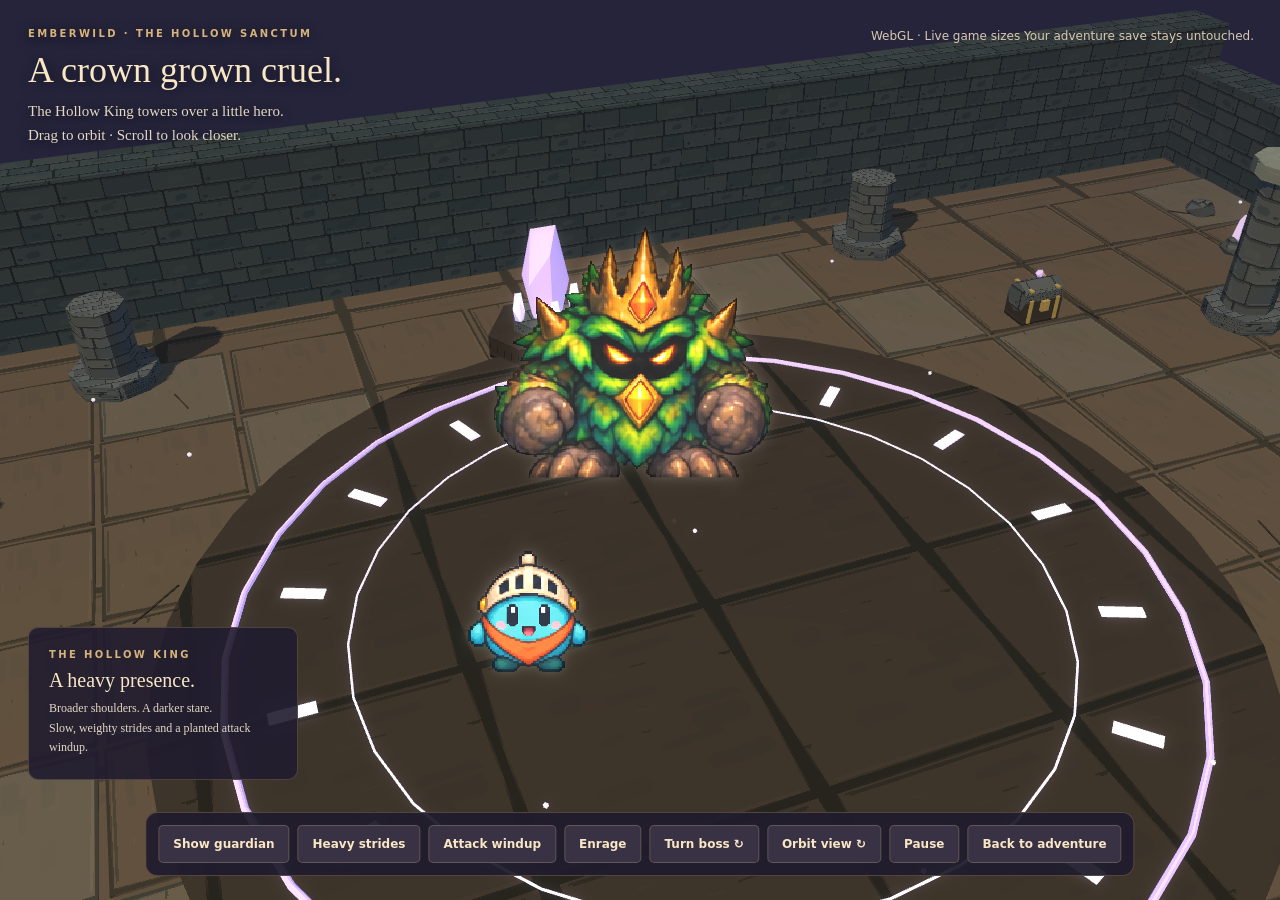
==== commit 6e80231e: "Show game notifications one at a time" ====
--- a/boss-studio.html
+++ b/boss-studio.html
@@ -9,15 +9,15 @@
 <div class="status" id="status" role="status">Opening the sanctum…</div>
 <aside class="caption"><small id="state">THE HOLLOW KING</small><strong id="pose">A heavy presence.</strong><p>Broader shoulders. A darker stare.<br>Slow, weighty strides and a planted attack windup.</p></aside>
 <nav aria-label="Boss preview controls"><button id="kind">Show guardian</button><button id="stride" aria-pressed="false">Heavy strides</button><button id="charge">Attack windup</button><button id="rage" aria-pressed="false">Enrage</button><button id="turn">Turn boss ↻</button><button id="orbit">Orbit view ↻</button><button id="pause" aria-pressed="false">Pause</button><a href="./">Back to adventure</a></nav>
-<script src="./babylon.js?v=efee0e5a"></script><script type="module">
-import {enableRightDragOrbit} from './camera-controls.js?v=efee0e5a';
-import {createRenderer} from './renderer.js?v=efee0e5a';
-import {createSpriteLibrary} from './sprites.js?v=efee0e5a';
-import {createWorld} from './world.js?v=efee0e5a';
-import {createWorldLighting,setWorldLighting} from './lighting.js?v=efee0e5a';
-import {applyCelShading} from './cel.js?v=efee0e5a';
-import {enemyProfile} from './enemy-profile.js?v=efee0e5a';
-import {createBossPresence} from './boss-presence.js?v=efee0e5a';
+<script src="./babylon.js?v=ec1ec11a"></script><script type="module">
+import {enableRightDragOrbit} from './camera-controls.js?v=ec1ec11a';
+import {createRenderer} from './renderer.js?v=ec1ec11a';
+import {createSpriteLibrary} from './sprites.js?v=ec1ec11a';
+import {createWorld} from './world.js?v=ec1ec11a';
+import {createWorldLighting,setWorldLighting} from './lighting.js?v=ec1ec11a';
+import {applyCelShading} from './cel.js?v=ec1ec11a';
+import {enemyProfile} from './enemy-profile.js?v=ec1ec11a';
+import {createBossPresence} from './boss-presence.js?v=ec1ec11a';
 const B=BABYLON,V=B.Vector3,$=s=>document.querySelector(s),canvas=$('#stage');
 let engine,scene,camera,world,sprites,hero,enemy,shadow,sun,time=0,paused=false,moving=false,enraged=false,windup=0,direction=0,kind='boss';
 const facing=new V(0,0,-1),heroFacing=new V(0,0,-1);
